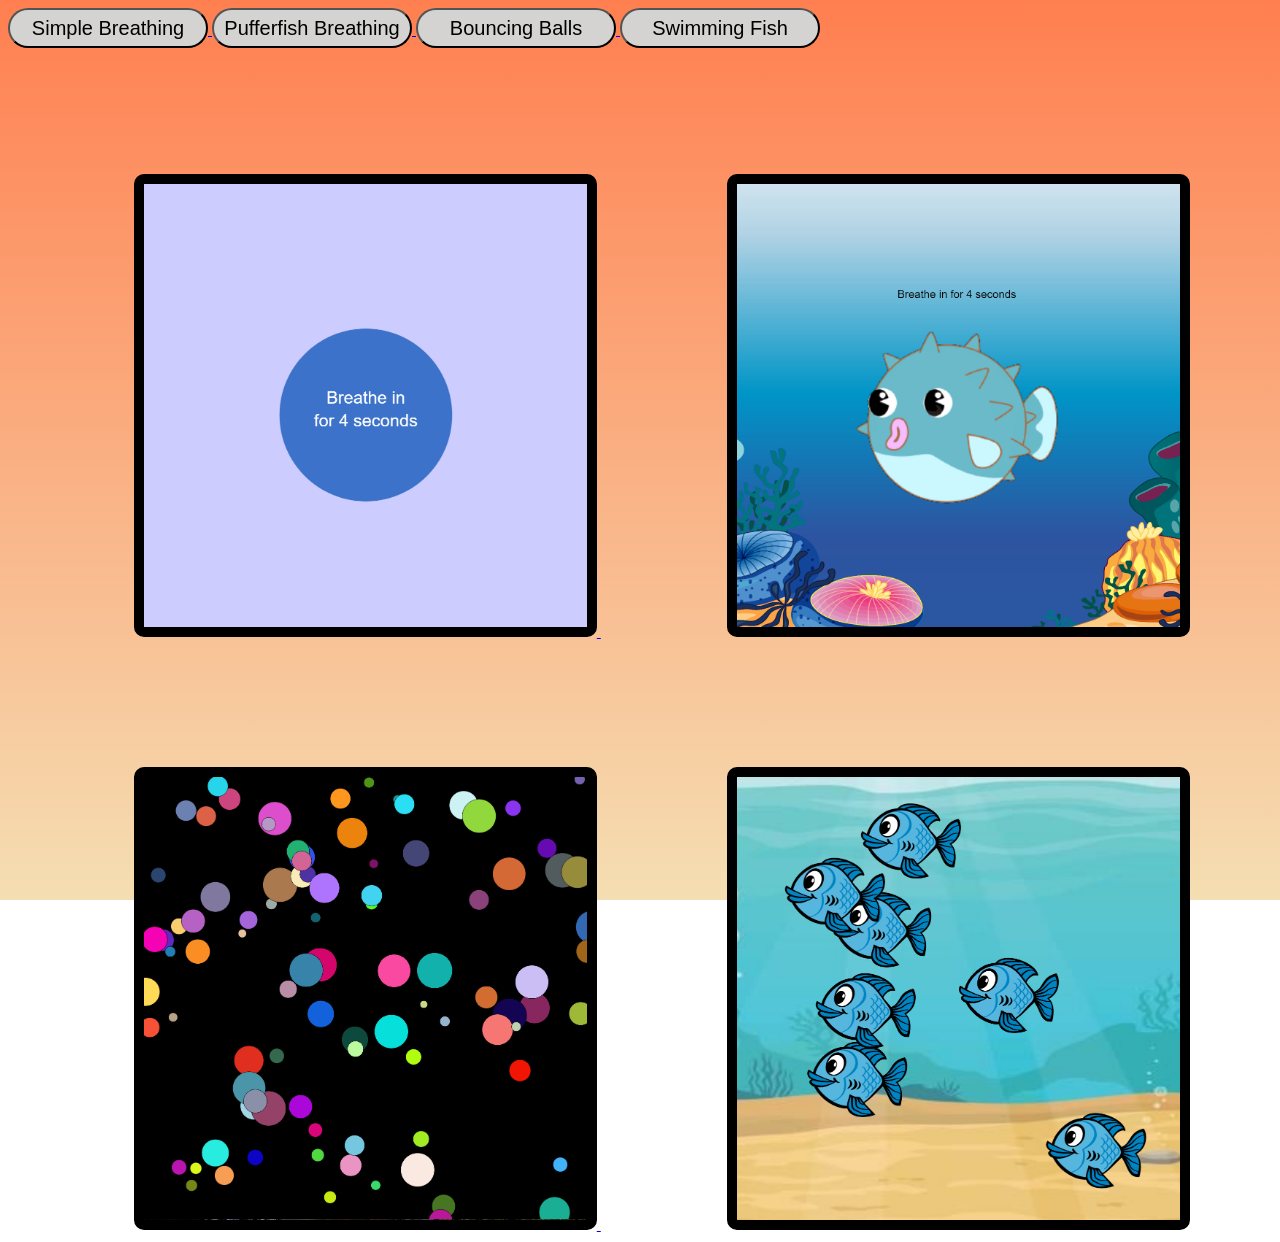
==== index.html @ 486081a9 "Add files via upload" ====
<!DOCTYPE html>

<html lang="en">
    <head>
        <title>Relaxation Website</title>
        <link rel="stylesheet" type="text/css" href="style.css">
        <meta name="author" content="B Epstein-Reyes">
        <meta name="viewport" content="width=divice-width, initial-scale=1.0">
    </head>
    <body>
        <a href="simple.html">
            <button>Simple Breathing</button>
        </a>
        
        <a href="pufferfish.html">
            <button>Pufferfish Breathing</button>
        </a>

        <a href="balls.html">
            <button>Bouncing Balls</button>
        </a>
        
        <a href="fish.html">
            <button>Swimming Fish</button>
        </a>

        <br>

        <a href="simple.html">
            <img src="/images/simple-breathing.png">
        </a>

        <a href="pufferfish.html">
            <img src="/images/pufferfish-breathing.png">
        </a>

        <a href="balls.html">
            <img src="/images/balls.png">
        </a>

        <a href="fish.html">
            <img src="/images/fish-swimming.png">
        </a>
    </body>
</html>
---- style.css ----
button{
    background: linear-gradient(lightgrey, wheat);
    background-repeat: no-repeat;
    background-attachment: fixed;
    color: #000000;
    border-radius: 50px;
    width: 200px;
    height: 40px;
    font-size: 20px;
}

body{
    /*
    background-image: url(/images/lake.jpg);
    background-repeat: no-repeat;
    background-attachment: fixed;
    background-position: center;
    background-size: cover;
    */
    background: linear-gradient(coral, wheat);
    background-repeat: no-repeat;
    background-attachment: fixed;
}

h1{
    background: linear-gradient(coral, wheat);
    background-repeat: no-repeat;
    background-attachment: fixed;
}

canvas{
    padding-left: 0;
    padding-right: 0;
    margin-left: auto;
    margin-right: auto;
    display: block;
}

img{
    width: 35%;
    border: 10px solid black;
    border-radius: 10px;
    margin-left: 10%;
    margin-top: 10%;
}
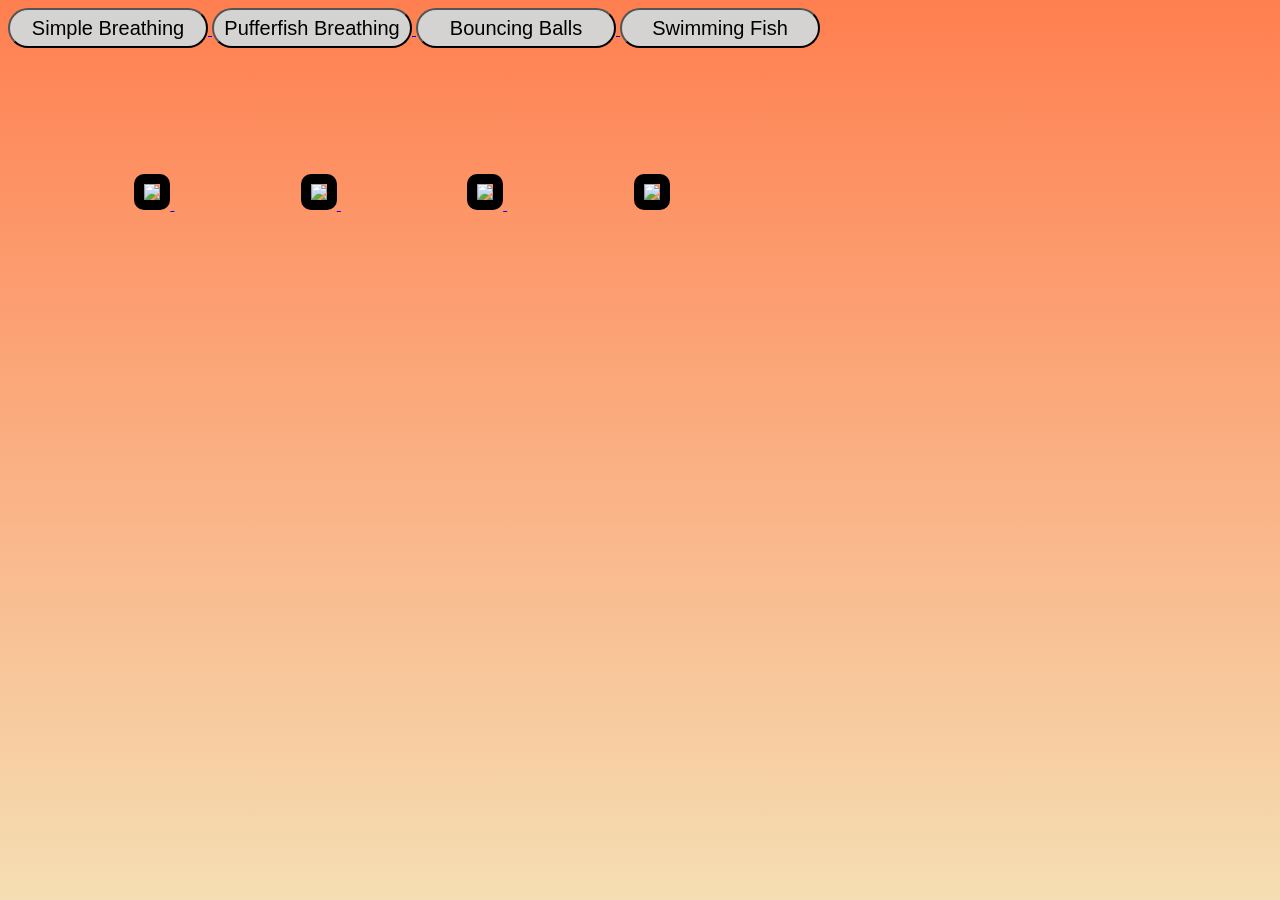
==== commit a2c73d5e: "Update index.html" ====
--- a/index.html
+++ b/index.html
@@ -27,19 +27,19 @@
         <br>
 
         <a href="simple.html">
-            <img src="/images/simple-breathing.png">
+            <img src="RelaxationWebsite/images/simple-breathing.png">
         </a>
 
         <a href="pufferfish.html">
-            <img src="/images/pufferfish-breathing.png">
+            <img src="RelaxationWebsite/images/pufferfish-breathing.png">
         </a>
 
         <a href="balls.html">
-            <img src="/images/balls.png">
+            <img src="RelaxationWebsite/images/balls.png">
         </a>
 
         <a href="fish.html">
-            <img src="/images/fish-swimming.png">
+            <img src="RelaxationWebsite/images/fish-swimming.png">
         </a>
     </body>
-</html>+</html>
